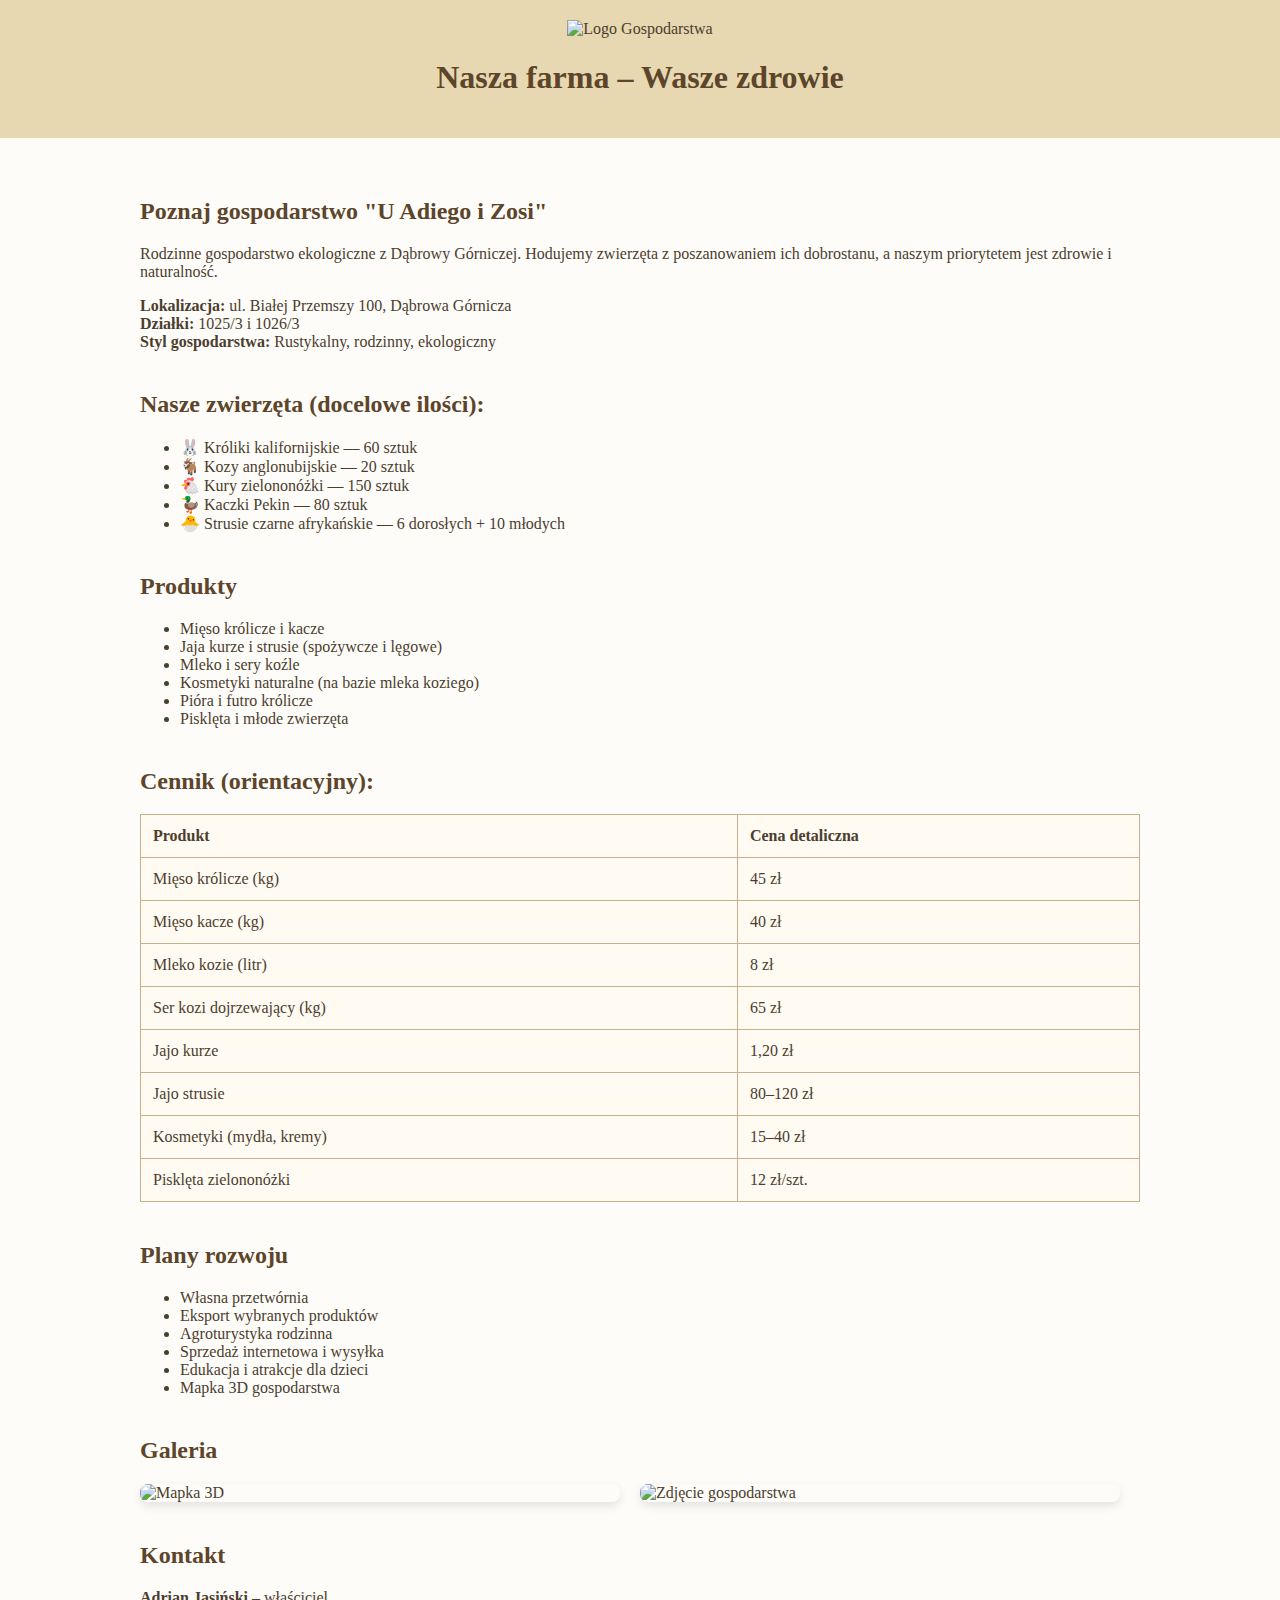
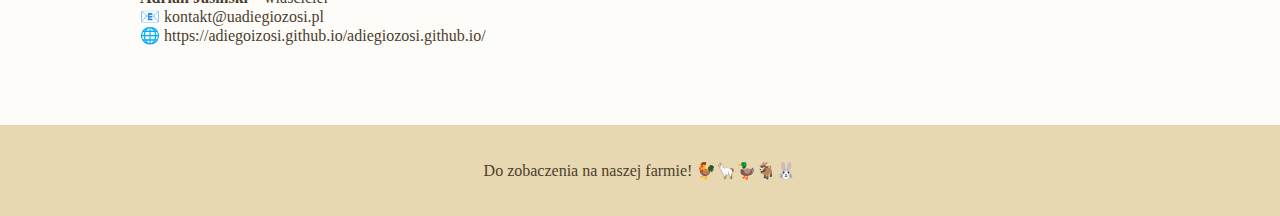
==== index.html @ c72b033b "Update index.html" ====
<!DOCTYPE html>
<html lang="pl">
<head>
  <meta charset="UTF-8">
  <meta name="viewport" content="width=device-width, initial-scale=1.0">
  <title>Gospodarstwo U Adiego i Zosi</title>
  <style>
    body {
      font-family: "Georgia", serif;
      background-color: #fefcf9;
      color: #4b3e2e;
      margin: 0;
      padding: 0;
    }
    header {
      background-color: #e7d8b1;
      padding: 20px;
      text-align: center;
    }
    header img {
      max-height: 120px;
    }
    main {
      padding: 40px;
      max-width: 1000px;
      margin: 0 auto;
    }
    section {
      margin-bottom: 40px;
    }
    h1, h2, h3 {
      color: #5c452a;
    }
    table {
      width: 100%;
      border-collapse: collapse;
      background-color: #fffaf2;
    }
    table, th, td {
      border: 1px solid #c5b18c;
    }
    th, td {
      padding: 12px;
      text-align: left;
    }
    footer {
      background-color: #e7d8b1;
      text-align: center;
      padding: 20px;
    }
    .gallery {
      display: flex;
      gap: 20px;
      flex-wrap: wrap;
    }
    .gallery img {
      width: 48%;
      border-radius: 8px;
      box-shadow: 0 4px 10px rgba(0,0,0,0.1);
    }
  </style>
</head>
<body>
  <header>
    <img src="logo.png" alt="Logo Gospodarstwa">
    <h1>Nasza farma – Wasze zdrowie</h1>
  </header>
  <main>
    <section>
      <h2>Poznaj gospodarstwo "U Adiego i Zosi"</h2>
      <p>Rodzinne gospodarstwo ekologiczne z Dąbrowy Górniczej. Hodujemy zwierzęta z poszanowaniem ich dobrostanu, a naszym priorytetem jest zdrowie i naturalność.</p>
      <p><strong>Lokalizacja:</strong> ul. Białej Przemszy 100, Dąbrowa Górnicza<br>
      <strong>Działki:</strong> 1025/3 i 1026/3<br>
      <strong>Styl gospodarstwa:</strong> Rustykalny, rodzinny, ekologiczny</p>
    </section>

    <section>
      <h2>Nasze zwierzęta (docelowe ilości):</h2>
      <ul>
        <li>🐰 Króliki kalifornijskie — 60 sztuk</li>
        <li>🐐 Kozy anglonubijskie — 20 sztuk</li>
        <li>🐔 Kury zielononóżki — 150 sztuk</li>
        <li>🦆 Kaczki Pekin — 80 sztuk</li>
        <li>🐣 Strusie czarne afrykańskie — 6 dorosłych + 10 młodych</li>
      </ul>
    </section>

    <section>
      <h2>Produkty</h2>
      <ul>
        <li>Mięso królicze i kacze</li>
        <li>Jaja kurze i strusie (spożywcze i lęgowe)</li>
        <li>Mleko i sery koźle</li>
        <li>Kosmetyki naturalne (na bazie mleka koziego)</li>
        <li>Pióra i futro królicze</li>
        <li>Pisklęta i młode zwierzęta</li>
      </ul>
    </section>

    <section>
      <h2>Cennik (orientacyjny):</h2>
      <table>
        <tr><th>Produkt</th><th>Cena detaliczna</th></tr>
        <tr><td>Mięso królicze (kg)</td><td>45 zł</td></tr>
        <tr><td>Mięso kacze (kg)</td><td>40 zł</td></tr>
        <tr><td>Mleko kozie (litr)</td><td>8 zł</td></tr>
        <tr><td>Ser kozi dojrzewający (kg)</td><td>65 zł</td></tr>
        <tr><td>Jajo kurze</td><td>1,20 zł</td></tr>
        <tr><td>Jajo strusie</td><td>80–120 zł</td></tr>
        <tr><td>Kosmetyki (mydła, kremy)</td><td>15–40 zł</td></tr>
        <tr><td>Pisklęta zielononóżki</td><td>12 zł/szt.</td></tr>
      </table>
    </section>

    <section>
      <h2>Plany rozwoju</h2>
      <ul>
        <li>Własna przetwórnia</li>
        <li>Eksport wybranych produktów</li>
        <li>Agroturystyka rodzinna</li>
        <li>Sprzedaż internetowa i wysyłka</li>
        <li>Edukacja i atrakcje dla dzieci</li>
        <li>Mapka 3D gospodarstwa</li>
      </ul>
    </section>

    <section>
      <h2>Galeria</h2>
      <div class="gallery">
        <img src="mapka3D.png" alt="Mapka 3D">
        <img src="gospodarstwo.jpg" alt="Zdjęcie gospodarstwa">
      </div>
    </section>

    <section>
      <h2>Kontakt</h2>
      <p><strong>Adrian Jasiński</strong> – właściciel<br>
      📧 kontakt@uadiegiozosi.pl<br>
      🌐 https://adiegoizosi.github.io/adiegiozosi.github.io/</p>
    </section>
  </main>
  <footer>
    <p>Do zobaczenia na naszej farmie! 🐓🦙🦆🐐🐰</p>
  </footer>
</body>
</html>
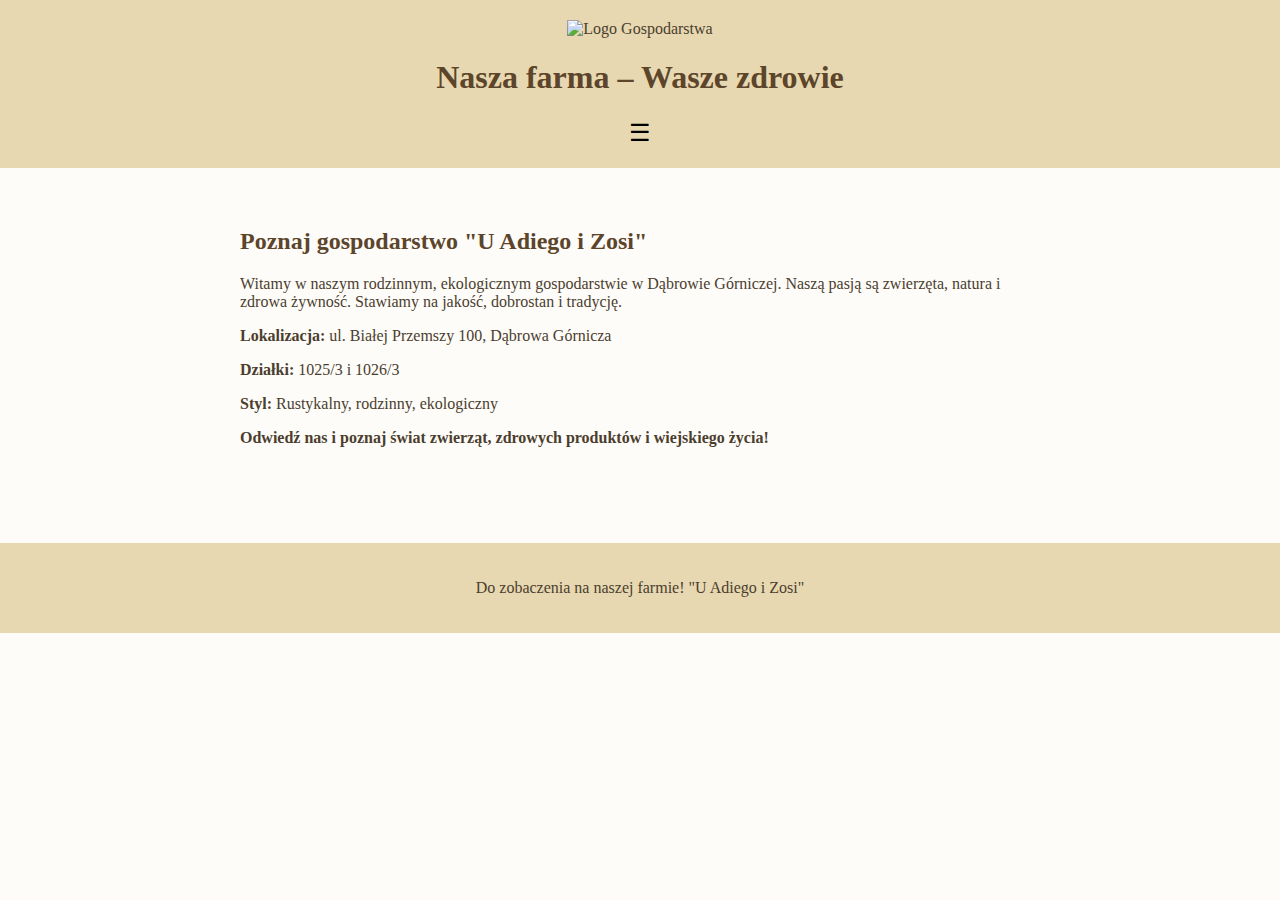
==== commit ce72f04e: "Update index.html" ====
--- a/index.html
+++ b/index.html
@@ -3,145 +3,98 @@
 <head>
   <meta charset="UTF-8">
   <meta name="viewport" content="width=device-width, initial-scale=1.0">
-  <title>Gospodarstwo U Adiego i Zosi</title>
+  <title>Poznaj gospodarstwo "U Adiego i Zosi"</title>
   <style>
     body {
-      font-family: "Georgia", serif;
+      font-family: 'Georgia', serif;
       background-color: #fefcf9;
+      margin: 0;
       color: #4b3e2e;
-      margin: 0;
-      padding: 0;
     }
     header {
       background-color: #e7d8b1;
       padding: 20px;
       text-align: center;
+      position: sticky;
+      top: 0;
+      z-index: 1000;
     }
     header img {
-      max-height: 120px;
+      max-height: 100px;
+    }
+    nav {
+      margin-top: 10px;
+    }
+    nav button {
+      background: none;
+      border: none;
+      font-size: 24px;
+      cursor: pointer;
+    }
+    .menu {
+      display: none;
+      flex-direction: column;
+      background-color: #fff7e0;
+      padding: 10px;
+      border-top: 1px solid #d3ba8d;
+    }
+    .menu a {
+      text-decoration: none;
+      color: #5c452a;
+      margin: 8px 0;
+      font-weight: bold;
     }
     main {
-      padding: 40px;
-      max-width: 1000px;
-      margin: 0 auto;
+      padding: 40px 20px;
+      max-width: 800px;
+      margin: auto;
     }
-    section {
-      margin-bottom: 40px;
-    }
-    h1, h2, h3 {
+    h1, h2 {
       color: #5c452a;
-    }
-    table {
-      width: 100%;
-      border-collapse: collapse;
-      background-color: #fffaf2;
-    }
-    table, th, td {
-      border: 1px solid #c5b18c;
-    }
-    th, td {
-      padding: 12px;
-      text-align: left;
     }
     footer {
       background-color: #e7d8b1;
       text-align: center;
       padding: 20px;
-    }
-    .gallery {
-      display: flex;
-      gap: 20px;
-      flex-wrap: wrap;
-    }
-    .gallery img {
-      width: 48%;
-      border-radius: 8px;
-      box-shadow: 0 4px 10px rgba(0,0,0,0.1);
+      margin-top: 40px;
     }
   </style>
+  <script>
+    function toggleMenu() {
+      const menu = document.getElementById("menu");
+      menu.style.display = menu.style.display === "flex" ? "none" : "flex";
+    }
+  </script>
 </head>
 <body>
   <header>
     <img src="logo.png" alt="Logo Gospodarstwa">
     <h1>Nasza farma – Wasze zdrowie</h1>
+    <nav>
+      <button onclick="toggleMenu()">&#9776;</button>
+      <div id="menu" class="menu">
+        <a href="index.html">Strona główna</a>
+        <a href="zwierzeta.html">Nasze zwierzęta</a>
+        <a href="produkty.html">Produkty</a>
+        <a href="cennik.html">Cennik</a>
+        <a href="plany.html">Plany rozwoju</a>
+        <a href="galeria.html">Galeria</a>
+        <a href="kontakt.html">Kontakt</a>
+      </div>
+    </nav>
   </header>
+
   <main>
-    <section>
-      <h2>Poznaj gospodarstwo "U Adiego i Zosi"</h2>
-      <p>Rodzinne gospodarstwo ekologiczne z Dąbrowy Górniczej. Hodujemy zwierzęta z poszanowaniem ich dobrostanu, a naszym priorytetem jest zdrowie i naturalność.</p>
-      <p><strong>Lokalizacja:</strong> ul. Białej Przemszy 100, Dąbrowa Górnicza<br>
-      <strong>Działki:</strong> 1025/3 i 1026/3<br>
-      <strong>Styl gospodarstwa:</strong> Rustykalny, rodzinny, ekologiczny</p>
-    </section>
+    <h2>Poznaj gospodarstwo "U Adiego i Zosi"</h2>
+    <p>Witamy w naszym rodzinnym, ekologicznym gospodarstwie w Dąbrowie Górniczej. Naszą pasją są zwierzęta, natura i zdrowa żywność. Stawiamy na jakość, dobrostan i tradycję.</p>
+    <p><strong>Lokalizacja:</strong> ul. Białej Przemszy 100, Dąbrowa Górnicza</p>
+    <p><strong>Działki:</strong> 1025/3 i 1026/3</p>
+    <p><strong>Styl:</strong> Rustykalny, rodzinny, ekologiczny</p>
+    <p><strong>Odwiedź nas i poznaj świat zwierząt, zdrowych produktów i wiejskiego życia!</strong></p>
+  </main>
 
-    <section>
-      <h2>Nasze zwierzęta (docelowe ilości):</h2>
-      <ul>
-        <li>🐰 Króliki kalifornijskie — 60 sztuk</li>
-        <li>🐐 Kozy anglonubijskie — 20 sztuk</li>
-        <li>🐔 Kury zielononóżki — 150 sztuk</li>
-        <li>🦆 Kaczki Pekin — 80 sztuk</li>
-        <li>🐣 Strusie czarne afrykańskie — 6 dorosłych + 10 młodych</li>
-      </ul>
-    </section>
-
-    <section>
-      <h2>Produkty</h2>
-      <ul>
-        <li>Mięso królicze i kacze</li>
-        <li>Jaja kurze i strusie (spożywcze i lęgowe)</li>
-        <li>Mleko i sery koźle</li>
-        <li>Kosmetyki naturalne (na bazie mleka koziego)</li>
-        <li>Pióra i futro królicze</li>
-        <li>Pisklęta i młode zwierzęta</li>
-      </ul>
-    </section>
-
-    <section>
-      <h2>Cennik (orientacyjny):</h2>
-      <table>
-        <tr><th>Produkt</th><th>Cena detaliczna</th></tr>
-        <tr><td>Mięso królicze (kg)</td><td>45 zł</td></tr>
-        <tr><td>Mięso kacze (kg)</td><td>40 zł</td></tr>
-        <tr><td>Mleko kozie (litr)</td><td>8 zł</td></tr>
-        <tr><td>Ser kozi dojrzewający (kg)</td><td>65 zł</td></tr>
-        <tr><td>Jajo kurze</td><td>1,20 zł</td></tr>
-        <tr><td>Jajo strusie</td><td>80–120 zł</td></tr>
-        <tr><td>Kosmetyki (mydła, kremy)</td><td>15–40 zł</td></tr>
-        <tr><td>Pisklęta zielononóżki</td><td>12 zł/szt.</td></tr>
-      </table>
-    </section>
-
-    <section>
-      <h2>Plany rozwoju</h2>
-      <ul>
-        <li>Własna przetwórnia</li>
-        <li>Eksport wybranych produktów</li>
-        <li>Agroturystyka rodzinna</li>
-        <li>Sprzedaż internetowa i wysyłka</li>
-        <li>Edukacja i atrakcje dla dzieci</li>
-        <li>Mapka 3D gospodarstwa</li>
-      </ul>
-    </section>
-
-    <section>
-      <h2>Galeria</h2>
-      <div class="gallery">
-        <img src="mapka3D.png" alt="Mapka 3D">
-        <img src="gospodarstwo.jpg" alt="Zdjęcie gospodarstwa">
-      </div>
-    </section>
-
-    <section>
-      <h2>Kontakt</h2>
-      <p><strong>Adrian Jasiński</strong> – właściciel<br>
-      📧 kontakt@uadiegiozosi.pl<br>
-      🌐 https://adiegoizosi.github.io/adiegiozosi.github.io/</p>
-    </section>
-  </main>
   <footer>
-    <p>Do zobaczenia na naszej farmie! 🐓🦙🦆🐐🐰</p>
+    <p>Do zobaczenia na naszej farmie! "U Adiego i Zosi"</p>
   </footer>
 </body>
 </html>
-
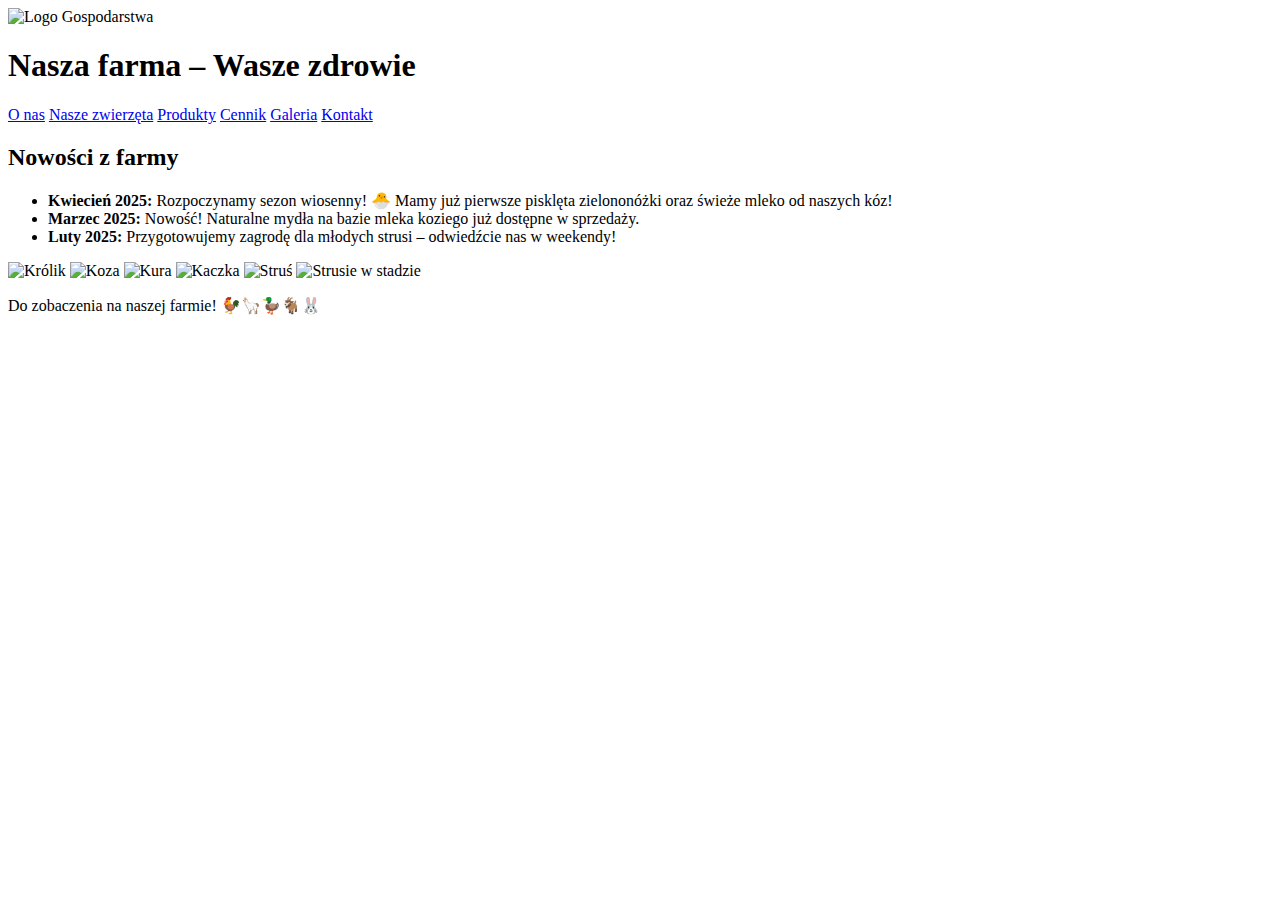
==== commit 6066bfdb: "Update index.html" ====
--- a/index.html
+++ b/index.html
@@ -3,98 +3,46 @@
 <head>
   <meta charset="UTF-8">
   <meta name="viewport" content="width=device-width, initial-scale=1.0">
-  <title>Poznaj gospodarstwo "U Adiego i Zosi"</title>
-  <style>
-    body {
-      font-family: 'Georgia', serif;
-      background-color: #fefcf9;
-      margin: 0;
-      color: #4b3e2e;
-    }
-    header {
-      background-color: #e7d8b1;
-      padding: 20px;
-      text-align: center;
-      position: sticky;
-      top: 0;
-      z-index: 1000;
-    }
-    header img {
-      max-height: 100px;
-    }
-    nav {
-      margin-top: 10px;
-    }
-    nav button {
-      background: none;
-      border: none;
-      font-size: 24px;
-      cursor: pointer;
-    }
-    .menu {
-      display: none;
-      flex-direction: column;
-      background-color: #fff7e0;
-      padding: 10px;
-      border-top: 1px solid #d3ba8d;
-    }
-    .menu a {
-      text-decoration: none;
-      color: #5c452a;
-      margin: 8px 0;
-      font-weight: bold;
-    }
-    main {
-      padding: 40px 20px;
-      max-width: 800px;
-      margin: auto;
-    }
-    h1, h2 {
-      color: #5c452a;
-    }
-    footer {
-      background-color: #e7d8b1;
-      text-align: center;
-      padding: 20px;
-      margin-top: 40px;
-    }
-  </style>
-  <script>
-    function toggleMenu() {
-      const menu = document.getElementById("menu");
-      menu.style.display = menu.style.display === "flex" ? "none" : "flex";
-    }
-  </script>
+  <title>Gospodarstwo U Adiego i Zosi</title>
+  <link rel="stylesheet" href="style.css">
 </head>
 <body>
   <header>
-    <img src="logo.png" alt="Logo Gospodarstwa">
+    <img src="img/logo.png" alt="Logo Gospodarstwa">
     <h1>Nasza farma – Wasze zdrowie</h1>
-    <nav>
-      <button onclick="toggleMenu()">&#9776;</button>
-      <div id="menu" class="menu">
-        <a href="index.html">Strona główna</a>
-        <a href="zwierzeta.html">Nasze zwierzęta</a>
-        <a href="produkty.html">Produkty</a>
-        <a href="cennik.html">Cennik</a>
-        <a href="plany.html">Plany rozwoju</a>
-        <a href="galeria.html">Galeria</a>
-        <a href="kontakt.html">Kontakt</a>
-      </div>
-    </nav>
   </header>
 
+  <nav>
+    <a href="o-nas.html">O nas</a>
+    <a href="zwierzeta.html">Nasze zwierzęta</a>
+    <a href="produkty.html">Produkty</a>
+    <a href="cennik.html">Cennik</a>
+    <a href="galeria.html">Galeria</a>
+    <a href="kontakt.html">Kontakt</a>
+  </nav>
+
   <main>
-    <h2>Poznaj gospodarstwo "U Adiego i Zosi"</h2>
-    <p>Witamy w naszym rodzinnym, ekologicznym gospodarstwie w Dąbrowie Górniczej. Naszą pasją są zwierzęta, natura i zdrowa żywność. Stawiamy na jakość, dobrostan i tradycję.</p>
-    <p><strong>Lokalizacja:</strong> ul. Białej Przemszy 100, Dąbrowa Górnicza</p>
-    <p><strong>Działki:</strong> 1025/3 i 1026/3</p>
-    <p><strong>Styl:</strong> Rustykalny, rodzinny, ekologiczny</p>
-    <p><strong>Odwiedź nas i poznaj świat zwierząt, zdrowych produktów i wiejskiego życia!</strong></p>
+    <section class="news-section" id="aktualnosci">
+      <h2>Nowości z farmy</h2>
+      <ul>
+        <li><strong>Kwiecień 2025:</strong> Rozpoczynamy sezon wiosenny! 🐣 Mamy już pierwsze pisklęta zielononóżki oraz świeże mleko od naszych kóz!</li>
+        <li><strong>Marzec 2025:</strong> Nowość! Naturalne mydła na bazie mleka koziego już dostępne w sprzedaży.</li>
+        <li><strong>Luty 2025:</strong> Przygotowujemy zagrodę dla młodych strusi – odwiedźcie nas w weekendy!</li>
+      </ul>
+    </section>
+
+    <section class="animal-photos">
+      <img src="https://images.unsplash.com/photo-1603349206290-9e0373b09c7b" alt="Królik">
+      <img src="https://images.unsplash.com/photo-1592194996308-7b43878e84a6" alt="Koza">
+      <img src="https://images.unsplash.com/photo-1598515213690-4980a8c47c2f" alt="Kura">
+      <img src="https://images.unsplash.com/photo-1584270354949-1bede7f44a29" alt="Kaczka">
+      <img src="https://images.unsplash.com/photo-1602524201080-9121b9fcde7a" alt="Struś">
+      <img src="https://images.unsplash.com/photo-1602524087018-9b8049d1c3f1" alt="Strusie w stadzie">
+    </section>
   </main>
 
   <footer>
-    <p>Do zobaczenia na naszej farmie! "U Adiego i Zosi"</p>
+    <p>Do zobaczenia na naszej farmie! 🐓🦙🦆🐐🐰</p>
   </footer>
 </body>
 </html>
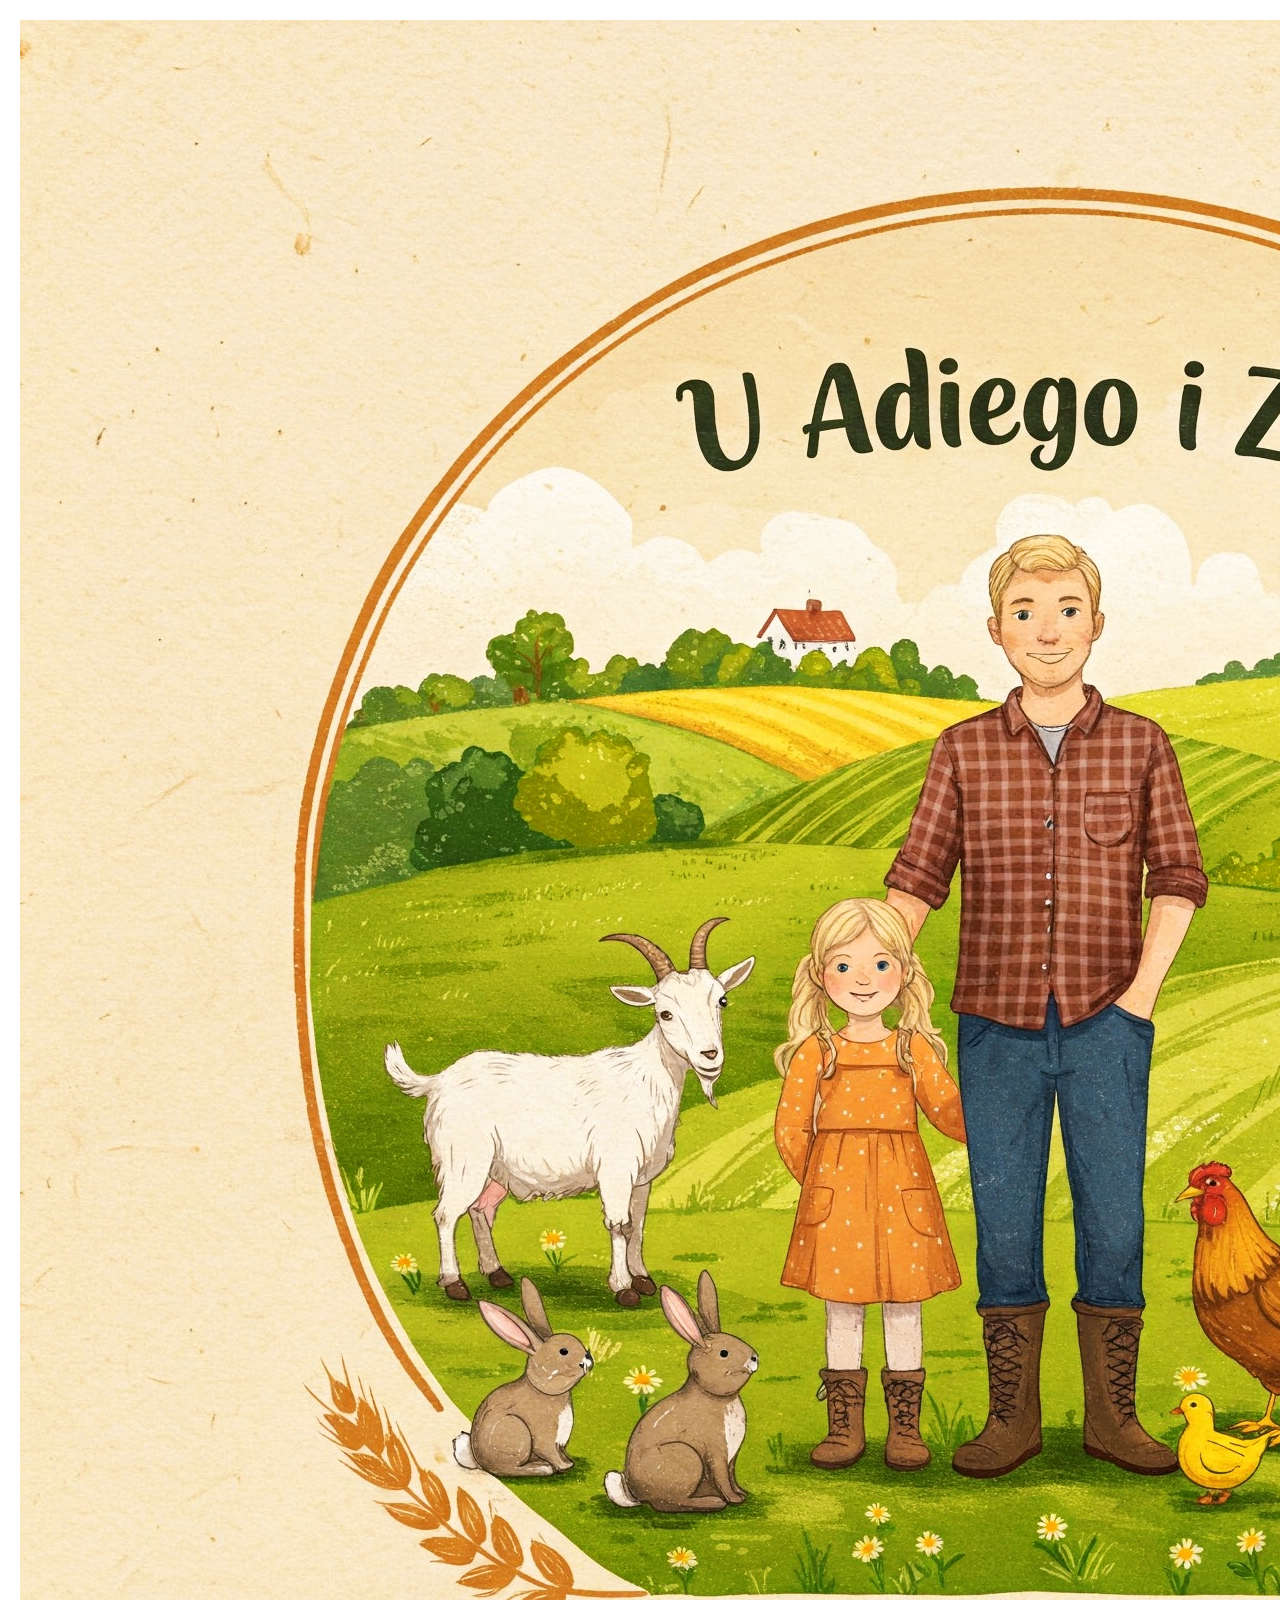
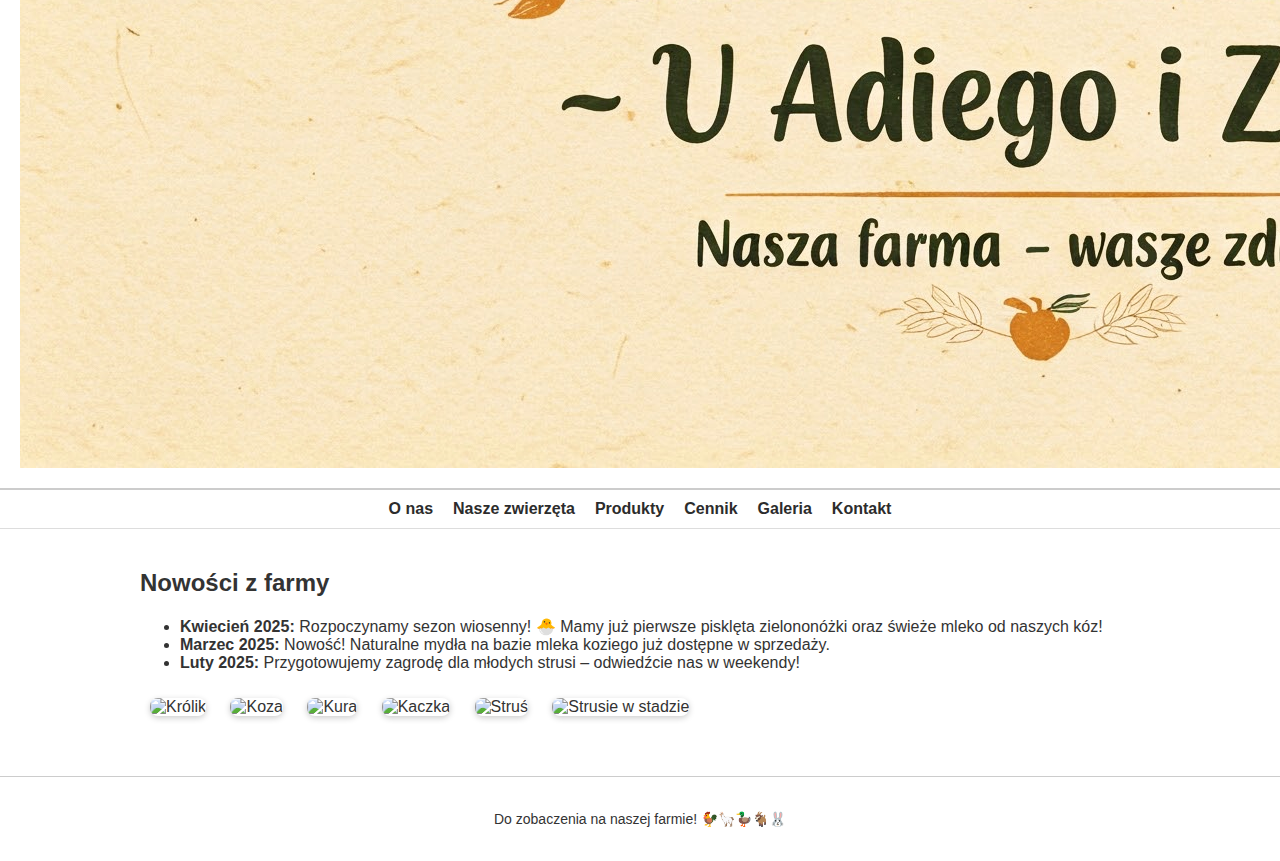
==== commit 52d01fba: "Update index.html" ====
--- a/index.html
+++ b/index.html
@@ -8,7 +8,7 @@
 </head>
 <body>
   <header>
-    <img src="img/logo.png" alt="Logo Gospodarstwa">
+    <img src="img/Logo.png" alt="logo Gospodarstwa" class="logo" />
     <h1>Nasza farma – Wasze zdrowie</h1>
   </header>
 
--- a/style.css
+++ b/style.css
@@ -0,0 +1,104 @@
+/* Ogólne ustawienia */
+body {
+  margin: 0;
+  font-family: 'Segoe UI', sans-serif;
+  background-image: url("recznie-rysowane-wiejskie-budynki-krajobraz-ilustracji-wektorowych-gospodarstwo-z-pola-stodoly-elewator-zbozowy-i-tr_167715-2038.jpg");
+  background-size: cover;
+  background-position: center;
+  background-attachment: fixed;
+  color: #333;
+}
+
+/* Nagłówek */
+header {
+  display: flex;
+  align-items: center;
+  padding: 20px;
+  background-color: rgba(255, 255, 255, 0.85);
+  border-bottom: 2px solid #ccc;
+}
+
+.Logo {
+  width: 140px;
+  height: auto;
+  background-color: #fff;
+  padding: 5px;
+  border-radius: 10px;
+  box-shadow: 0 2px 8px rgba(0, 0, 0, 0.2);
+  margin-right: 20px;
+}
+
+header h1 {
+  font-size: 24px;
+  color: #3b3b3b;
+}
+
+/* Nawigacja */
+nav {
+  background-color: rgba(255, 255, 255, 0.9);
+  padding: 10px;
+  display: flex;
+  justify-content: center;
+  gap: 20px;
+  border-bottom: 1px solid #ddd;
+}
+
+nav a {
+  text-decoration: none;
+  color: #2c2c2c;
+  font-weight: bold;
+  transition: color 0.3s;
+}
+
+nav a:hover {
+  color: #558b2f;
+}
+
+/* Główna sekcja */
+main {
+  padding: 20px;
+  background-color: rgba(255, 255, 255, 0.85);
+  max-width: 1000px;
+  margin: 0 auto;
+  border-radius: 10px;
+}
+
+/* Galeria zdjęć */
+.animal-photos img {
+  width: 100%;
+  max-width: 250px;
+  margin: 10px;
+  border-radius: 8px;
+  box-shadow: 0 2px 6px rgba(0, 0, 0, 0.2);
+}
+
+/* Stopka */
+footer {
+  text-align: center;
+  padding: 20px;
+  font-size: 14px;
+  background-color: rgba(255, 255, 255, 0.8);
+  margin-top: 30px;
+  border-top: 1px solid #ccc;
+}
+
+/* Responsywność */
+@media (max-width: 600px) {
+  header {
+    flex-direction: column;
+    align-items: center;
+  }
+
+  header h1 {
+    text-align: center;
+    font-size: 20px;
+  }
+
+  nav {
+    flex-wrap: wrap;
+  }
+
+  .logo {
+    width: 100px;
+  }
+}
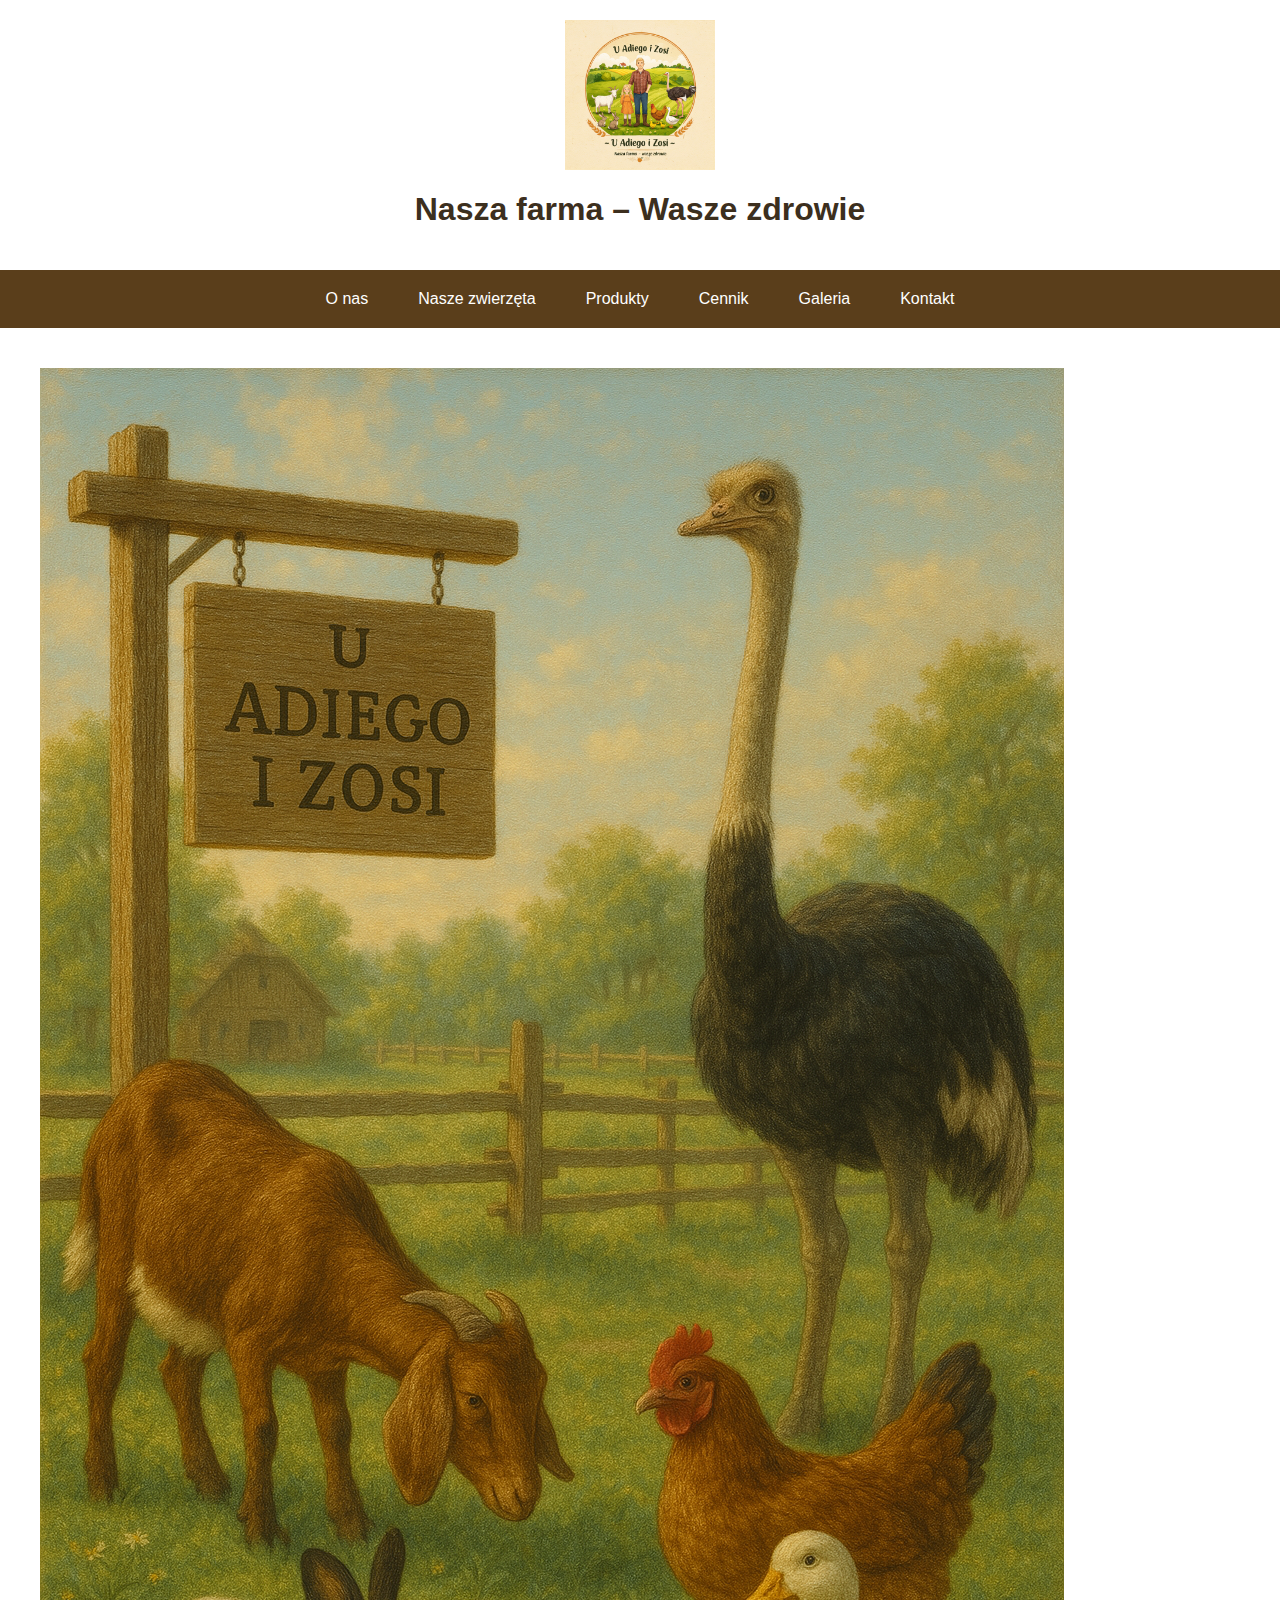
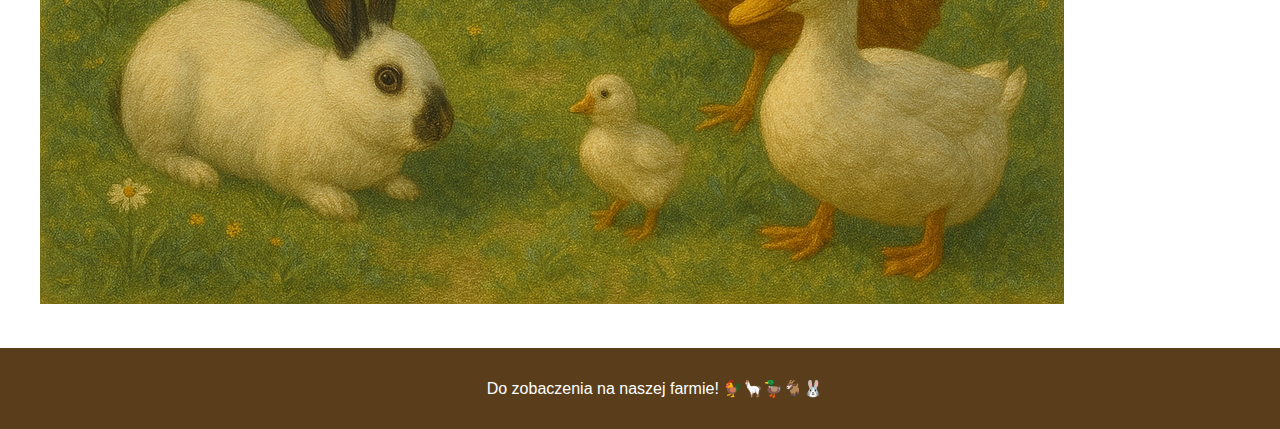
==== commit b381a1fe: "Update index.html" ====
--- a/index.html
+++ b/index.html
@@ -1,14 +1,14 @@
 <!DOCTYPE html>
 <html lang="pl">
 <head>
-  <meta charset="UTF-8">
-  <meta name="viewport" content="width=device-width, initial-scale=1.0">
+  <meta charset="UTF-8" />
+  <meta name="viewport" content="width=device-width, initial-scale=1.0" />
   <title>Gospodarstwo U Adiego i Zosi</title>
-  <link rel="stylesheet" href="style.css">
+  <link rel="stylesheet" href="style.css" />
 </head>
 <body>
   <header>
-    <img src="img/Logo.png" alt="logo Gospodarstwa" class="logo" />
+    <img src="img/Logo.png" alt="Logo Gospodarstwa" class="logo" />
     <h1>Nasza farma – Wasze zdrowie</h1>
   </header>
 
@@ -22,22 +22,8 @@
   </nav>
 
   <main>
-    <section class="news-section" id="aktualnosci">
-      <h2>Nowości z farmy</h2>
-      <ul>
-        <li><strong>Kwiecień 2025:</strong> Rozpoczynamy sezon wiosenny! 🐣 Mamy już pierwsze pisklęta zielononóżki oraz świeże mleko od naszych kóz!</li>
-        <li><strong>Marzec 2025:</strong> Nowość! Naturalne mydła na bazie mleka koziego już dostępne w sprzedaży.</li>
-        <li><strong>Luty 2025:</strong> Przygotowujemy zagrodę dla młodych strusi – odwiedźcie nas w weekendy!</li>
-      </ul>
-    </section>
-
-    <section class="animal-photos">
-      <img src="https://images.unsplash.com/photo-1603349206290-9e0373b09c7b" alt="Królik">
-      <img src="https://images.unsplash.com/photo-1592194996308-7b43878e84a6" alt="Koza">
-      <img src="https://images.unsplash.com/photo-1598515213690-4980a8c47c2f" alt="Kura">
-      <img src="https://images.unsplash.com/photo-1584270354949-1bede7f44a29" alt="Kaczka">
-      <img src="https://images.unsplash.com/photo-1602524201080-9121b9fcde7a" alt="Struś">
-      <img src="https://images.unsplash.com/photo-1602524087018-9b8049d1c3f1" alt="Strusie w stadzie">
+    <section class="main-photo">
+      <img src="img/farma_ilustracja.png" alt="Ilustracja Gospodarstwa" />
     </section>
   </main>
 
--- a/style.css
+++ b/style.css
@@ -1,104 +1,104 @@
-/* Ogólne ustawienia */
+/* style.css - ujednolicone i responsywne zdjęcia w galerii */
+
 body {
+  font-family: 'Segoe UI', Tahoma, Geneva, Verdana, sans-serif;
   margin: 0;
-  font-family: 'Segoe UI', sans-serif;
-  background-image: url("recznie-rysowane-wiejskie-budynki-krajobraz-ilustracji-wektorowych-gospodarstwo-z-pola-stodoly-elewator-zbozowy-i-tr_167715-2038.jpg");
+  padding: 0;
+  background: url('Logo/background.jpg') no-repeat center center fixed;
   background-size: cover;
-  background-position: center;
-  background-attachment: fixed;
   color: #333;
 }
 
-/* Nagłówek */
 header {
-  display: flex;
-  align-items: center;
+  background-color: rgba(255, 255, 255, 0.9);
   padding: 20px;
-  background-color: rgba(255, 255, 255, 0.85);
-  border-bottom: 2px solid #ccc;
+  text-align: center;
 }
 
-.Logo {
-  width: 140px;
+header img {
+  width: 150px;
+  max-width: 90%;
   height: auto;
-  background-color: #fff;
-  padding: 5px;
-  border-radius: 10px;
-  box-shadow: 0 2px 8px rgba(0, 0, 0, 0.2);
-  margin-right: 20px;
+  display: block;
+  margin: 0 auto;
 }
 
-header h1 {
-  font-size: 24px;
-  color: #3b3b3b;
-}
-
-/* Nawigacja */
 nav {
-  background-color: rgba(255, 255, 255, 0.9);
+  background-color: #5a3e1b;
   padding: 10px;
   display: flex;
   justify-content: center;
-  gap: 20px;
-  border-bottom: 1px solid #ddd;
+  flex-wrap: wrap;
 }
 
 nav a {
+  color: #fff;
   text-decoration: none;
-  color: #2c2c2c;
-  font-weight: bold;
-  transition: color 0.3s;
+  margin: 0 15px;
+  padding: 10px;
+  transition: background-color 0.3s ease;
 }
 
 nav a:hover {
-  color: #558b2f;
+  background-color: #7a5a2d;
+  border-radius: 5px;
 }
 
-/* Główna sekcja */
 main {
   padding: 20px;
   background-color: rgba(255, 255, 255, 0.85);
-  max-width: 1000px;
-  margin: 0 auto;
+  margin: 20px;
   border-radius: 10px;
 }
 
-/* Galeria zdjęć */
-.animal-photos img {
-  width: 100%;
-  max-width: 250px;
-  margin: 10px;
-  border-radius: 8px;
-  box-shadow: 0 2px 6px rgba(0, 0, 0, 0.2);
+h1, h2 {
+  color: #3c2f1e;
 }
 
-/* Stopka */
 footer {
+  background-color: #5a3e1b;
+  color: #fff;
   text-align: center;
-  padding: 20px;
-  font-size: 14px;
-  background-color: rgba(255, 255, 255, 0.8);
-  margin-top: 30px;
-  border-top: 1px solid #ccc;
+  padding: 15px;
+  position: relative;
+  bottom: 0;
+  width: 100%;
+}
+
+/* Galeria - dopasowane zdjęcia */
+.gallery-container {
+  display: grid;
+  grid-template-columns: repeat(auto-fit, minmax(220px, 1fr));
+  gap: 20px;
+  margin-top: 20px;
+}
+
+.gallery-container img {
+  width: 100%;
+  height: 200px;
+  object-fit: cover;
+  border-radius: 8px;
+  box-shadow: 0 0 10px rgba(0,0,0,0.2);
+  transition: transform 0.3s ease;
+}
+
+.gallery-container img:hover {
+  transform: scale(1.05);
+  cursor: pointer;
 }
 
 /* Responsywność */
 @media (max-width: 600px) {
-  header {
+  .gallery-container {
+    grid-template-columns: 1fr;
+  }
+
+  header img {
+    width: 120px;
+  }
+
+  nav {
     flex-direction: column;
     align-items: center;
   }
-
-  header h1 {
-    text-align: center;
-    font-size: 20px;
-  }
-
-  nav {
-    flex-wrap: wrap;
-  }
-
-  .logo {
-    width: 100px;
-  }
 }
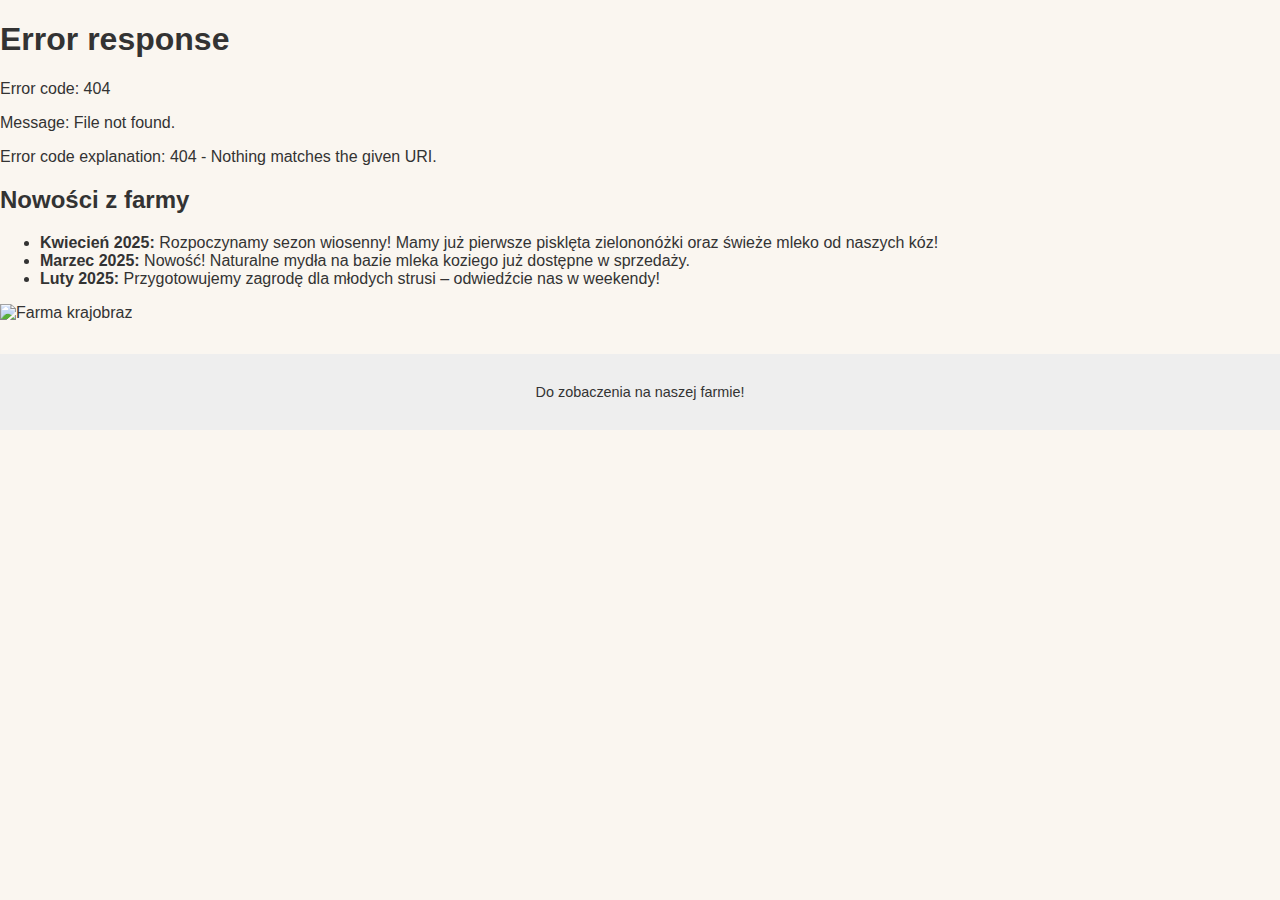
==== commit 814dd27d: "Update index.html" ====
--- a/index.html
+++ b/index.html
@@ -1,34 +1,31 @@
-<!DOCTYPE html>
-<html lang="pl">
+<!DOCTYPE html><html lang="pl">
 <head>
-  <meta charset="UTF-8" />
-  <meta name="viewport" content="width=device-width, initial-scale=1.0" />
+  <meta charset="UTF-8">
+  <meta name="viewport" content="width=device-width, initial-scale=1.0">
   <title>Gospodarstwo U Adiego i Zosi</title>
-  <link rel="stylesheet" href="style.css" />
+  <link rel="stylesheet" href="style.css">
 </head>
 <body>
-  <header>
-    <img src="img/Logo.png" alt="Logo Gospodarstwa" class="logo" />
-    <h1>Nasza farma – Wasze zdrowie</h1>
-  </header>
+  <div id="header-container"></div>  <script>
+    fetch("header.html")
+      .then(response => response.text())
+      .then(data => {
+        document.getElementById("header-container").innerHTML = data;
+      });
+  </script>  <main>
+    <section class="news-section" id="aktualnosci">
+      <h2>Nowości z farmy</h2>
+      <ul>
+        <li><strong>Kwiecień 2025:</strong> Rozpoczynamy sezon wiosenny! Mamy już pierwsze pisklęta zielononóżki oraz świeże mleko od naszych kóz!</li>
+        <li><strong>Marzec 2025:</strong> Nowość! Naturalne mydła na bazie mleka koziego już dostępne w sprzedaży.</li>
+        <li><strong>Luty 2025:</strong> Przygotowujemy zagrodę dla młodych strusi – odwiedźcie nas w weekendy!</li>
+      </ul>
+    </section><section class="hero-image">
+  <img src="img/file_00000000fdf462469e323e726c1cabab_conversation_id=67f7806a-395c-8007-b5d7-41c4b9d7631b&message_id=8d335f9b-0bce-4d96-96a1-36d726199e2b.png" alt="Farma krajobraz" class="hero">
+</section>
 
-  <nav>
-    <a href="o-nas.html">O nas</a>
-    <a href="zwierzeta.html">Nasze zwierzęta</a>
-    <a href="produkty.html">Produkty</a>
-    <a href="cennik.html">Cennik</a>
-    <a href="galeria.html">Galeria</a>
-    <a href="kontakt.html">Kontakt</a>
-  </nav>
-
-  <main>
-    <section class="main-photo">
-      <img src="img/farma_ilustracja.png" alt="Ilustracja Gospodarstwa" />
-    </section>
-  </main>
-
-  <footer>
-    <p>Do zobaczenia na naszej farmie! 🐓🦙🦆🐐🐰</p>
+  </main>  <footer>
+    <p>Do zobaczenia na naszej farmie!</p>
   </footer>
 </body>
 </html>
--- a/style.css
+++ b/style.css
@@ -1,104 +1,58 @@
-/* style.css - ujednolicone i responsywne zdjęcia w galerii */
-
 body {
-  font-family: 'Segoe UI', Tahoma, Geneva, Verdana, sans-serif;
   margin: 0;
-  padding: 0;
-  background: url('Logo/background.jpg') no-repeat center center fixed;
-  background-size: cover;
+  font-family: 'Segoe UI', sans-serif;
+  background-color: #faf6f0;
   color: #333;
 }
 
 header {
-  background-color: rgba(255, 255, 255, 0.9);
-  padding: 20px;
+  background-color: #fff;
+  padding: 1rem;
   text-align: center;
+  border-bottom: 2px solid #ddd;
 }
 
-header img {
-  width: 150px;
-  max-width: 90%;
+.Logo {
+  width: 120px;
   height: auto;
   display: block;
-  margin: 0 auto;
+  margin: 0 auto 10px auto;
 }
 
 nav {
-  background-color: #5a3e1b;
-  padding: 10px;
+  background-color: #8fbc8f;
   display: flex;
+  flex-wrap: wrap;
   justify-content: center;
-  flex-wrap: wrap;
+  padding: 0.5rem 0;
 }
 
 nav a {
   color: #fff;
   text-decoration: none;
-  margin: 0 15px;
-  padding: 10px;
+  margin: 0 1rem;
+  padding: 0.5rem 1rem;
   transition: background-color 0.3s ease;
 }
 
 nav a:hover {
-  background-color: #7a5a2d;
+  background-color: #6a9c6a;
   border-radius: 5px;
 }
 
-main {
-  padding: 20px;
-  background-color: rgba(255, 255, 255, 0.85);
-  margin: 20px;
-  border-radius: 10px;
-}
-
-h1, h2 {
-  color: #3c2f1e;
+.main-photo img {
+  width: 100%;
+  height: auto;
+  display: block;
+  max-height: 80vh;
+  object-fit: cover;
+  margin-top: 10px;
 }
 
 footer {
-  background-color: #5a3e1b;
-  color: #fff;
   text-align: center;
-  padding: 15px;
-  position: relative;
-  bottom: 0;
-  width: 100%;
+  padding: 1rem;
+  background-color: #eee;
+  margin-top: 2rem;
+  font-size: 0.9rem;
 }
-
-/* Galeria - dopasowane zdjęcia */
-.gallery-container {
-  display: grid;
-  grid-template-columns: repeat(auto-fit, minmax(220px, 1fr));
-  gap: 20px;
-  margin-top: 20px;
-}
-
-.gallery-container img {
-  width: 100%;
-  height: 200px;
-  object-fit: cover;
-  border-radius: 8px;
-  box-shadow: 0 0 10px rgba(0,0,0,0.2);
-  transition: transform 0.3s ease;
-}
-
-.gallery-container img:hover {
-  transform: scale(1.05);
-  cursor: pointer;
-}
-
-/* Responsywność */
-@media (max-width: 600px) {
-  .gallery-container {
-    grid-template-columns: 1fr;
-  }
-
-  header img {
-    width: 120px;
-  }
-
-  nav {
-    flex-direction: column;
-    align-items: center;
-  }
-}
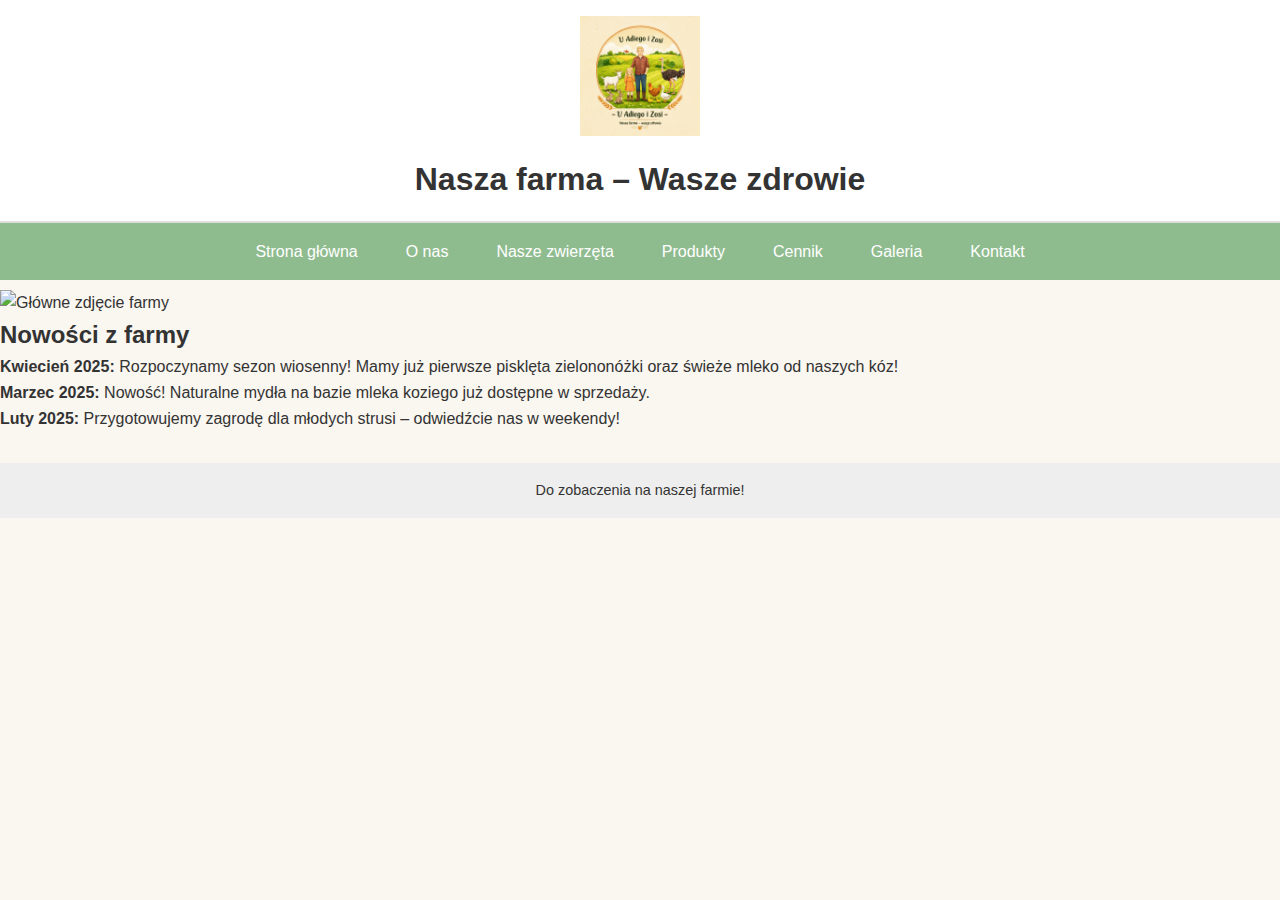
==== commit b3dcae8a: "Update index.html" ====
--- a/index.html
+++ b/index.html
@@ -3,25 +3,31 @@
   <meta charset="UTF-8">
   <meta name="viewport" content="width=device-width, initial-scale=1.0">
   <title>Gospodarstwo U Adiego i Zosi</title>
-  <link rel="stylesheet" href="style.css">
+  <link rel="stylesheet" href="/style.css">
 </head>
 <body>
-  <div id="header-container"></div>  <script>
-    fetch("header.html")
-      .then(response => response.text())
-      .then(data => {
-        document.getElementById("header-container").innerHTML = data;
-      });
-  </script>  <main>
-    <section class="news-section" id="aktualnosci">
-      <h2>Nowości z farmy</h2>
-      <ul>
-        <li><strong>Kwiecień 2025:</strong> Rozpoczynamy sezon wiosenny! Mamy już pierwsze pisklęta zielononóżki oraz świeże mleko od naszych kóz!</li>
-        <li><strong>Marzec 2025:</strong> Nowość! Naturalne mydła na bazie mleka koziego już dostępne w sprzedaży.</li>
-        <li><strong>Luty 2025:</strong> Przygotowujemy zagrodę dla młodych strusi – odwiedźcie nas w weekendy!</li>
-      </ul>
-    </section><section class="hero-image">
-  <img src="img/file_00000000fdf462469e323e726c1cabab_conversation_id=67f7806a-395c-8007-b5d7-41c4b9d7631b&message_id=8d335f9b-0bce-4d96-96a1-36d726199e2b.png" alt="Farma krajobraz" class="hero">
+  <!-- Nagłówek wspólny -->
+  <header>
+    <img src="/img/Logo.png" alt="Logo Gospodarstwa" class="Logo">
+    <h1>Nasza farma – Wasze zdrowie</h1>
+  </header>  <!-- Nawigacja wspólna -->  <nav>
+    <a href="/index.html">Strona główna</a>
+    <a href="/o-nas.html">O nas</a>
+    <a href="/zwierzeta.html">Nasze zwierzęta</a>
+    <a href="/produkty.html">Produkty</a>
+    <a href="/cennik.html">Cennik</a>
+    <a href="/galeria.html">Galeria</a>
+    <a href="/kontakt.html">Kontakt</a>
+  </nav>  <main>
+    <section class="main-photo">
+      <img src="/img/file_00000000fdf462469e323e726c1cabab_conversation_id=67f7806a-395c-8007-b5d7-41c4b9d7631b&message_id=8d335f9b-0bce-4d96-96a1-36d726199e2b.png" alt="Główne zdjęcie farmy">
+    </section><section class="news-section" id="aktualnosci">
+  <h2>Nowości z farmy</h2>
+  <ul>
+    <li><strong>Kwiecień 2025:</strong> Rozpoczynamy sezon wiosenny! Mamy już pierwsze pisklęta zielononóżki oraz świeże mleko od naszych kóz!</li>
+    <li><strong>Marzec 2025:</strong> Nowość! Naturalne mydła na bazie mleka koziego już dostępne w sprzedaży.</li>
+    <li><strong>Luty 2025:</strong> Przygotowujemy zagrodę dla młodych strusi – odwiedźcie nas w weekendy!</li>
+  </ul>
 </section>
 
   </main>  <footer>
--- a/style.css
+++ b/style.css
@@ -1,36 +1,45 @@
+/* Reset stylów */
+* {
+  margin: 0;
+  padding: 0;
+  box-sizing: border-box;
+}
+
+/* Styl ogólny */
 body {
-  margin: 0;
   font-family: 'Segoe UI', sans-serif;
   background-color: #faf6f0;
   color: #333;
+  line-height: 1.6;
 }
 
+/* Nagłówek */
 header {
   background-color: #fff;
-  padding: 1rem;
   text-align: center;
+  padding: 1rem 0;
   border-bottom: 2px solid #ddd;
 }
 
-.Logo {
+header img.Logo {
   width: 120px;
   height: auto;
-  display: block;
-  margin: 0 auto 10px auto;
+  margin-bottom: 10px;
 }
 
+/* Nawigacja */
 nav {
   background-color: #8fbc8f;
   display: flex;
   flex-wrap: wrap;
   justify-content: center;
   padding: 0.5rem 0;
+  gap: 1rem;
 }
 
 nav a {
   color: #fff;
   text-decoration: none;
-  margin: 0 1rem;
   padding: 0.5rem 1rem;
   transition: background-color 0.3s ease;
 }
@@ -40,19 +49,42 @@
   border-radius: 5px;
 }
 
+/* Sekcja główna z dużym zdjęciem */
 .main-photo img {
   width: 100%;
   height: auto;
-  display: block;
   max-height: 80vh;
   object-fit: cover;
   margin-top: 10px;
 }
 
+/* Galeria */
+.gallery {
+  display: flex;
+  flex-wrap: wrap;
+  justify-content: center;
+  gap: 1rem;
+  padding: 1rem;
+}
+
+.gallery img {
+  width: 280px;
+  height: 180px;
+  object-fit: cover;
+  border-radius: 10px;
+  box-shadow: 0 2px 8px rgba(0,0,0,0.1);
+  transition: transform 0.3s;
+}
+
+.gallery img:hover {
+  transform: scale(1.05);
+}
+
+/* Stopka */
 footer {
   text-align: center;
   padding: 1rem;
   background-color: #eee;
+  font-size: 0.9rem;
   margin-top: 2rem;
-  font-size: 0.9rem;
 }
